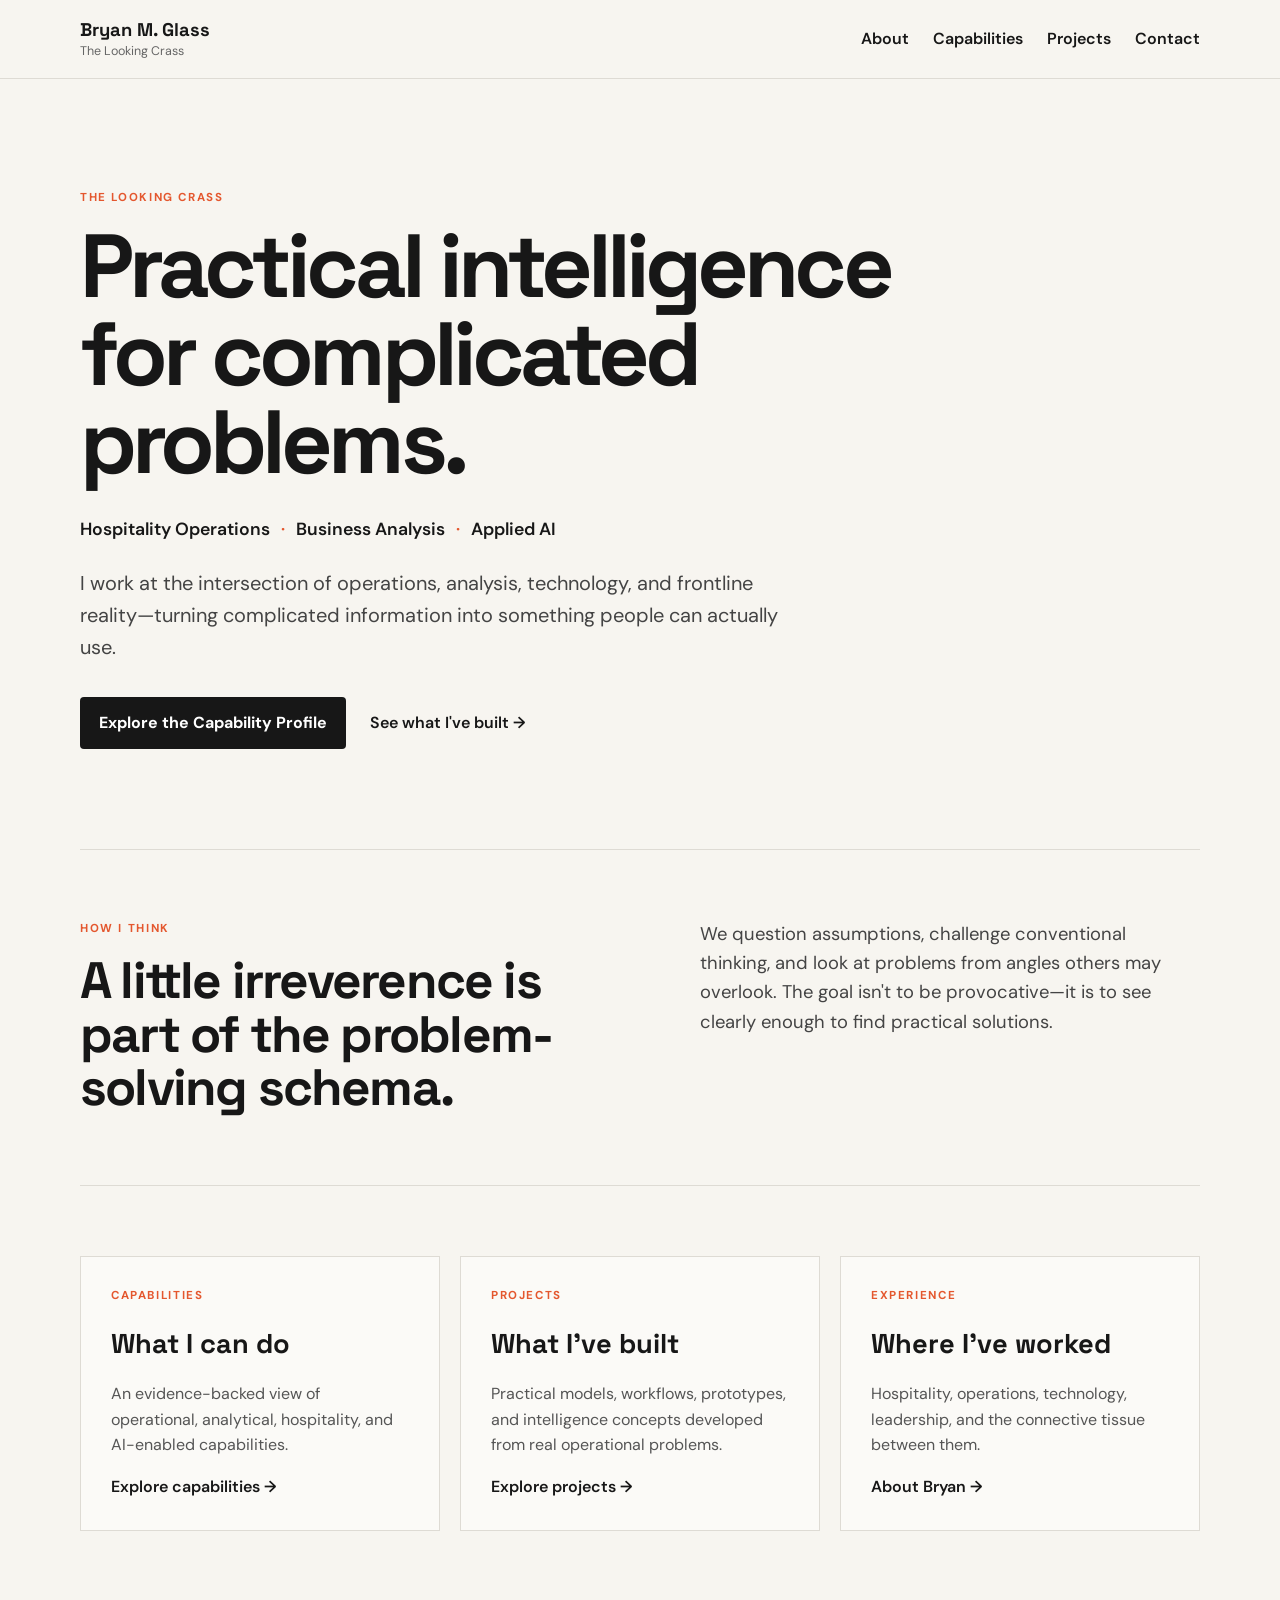
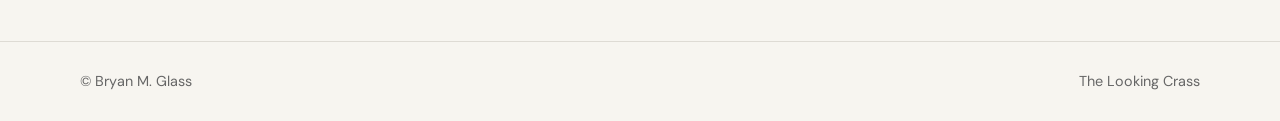
==== index.html @ 764ddf53 "Add files via upload" ====
<!doctype html>
<html lang="en">
<head>
  <meta charset="utf-8">
  <meta name="viewport" content="width=device-width, initial-scale=1">
  <title>Bryan M. Glass | The Looking Crass</title>
  <meta name="description" content="Practical intelligence for complicated problems. Hospitality Operations, Business Analysis, and Applied AI.">
  <link rel="stylesheet" href="assets/site.css">
</head>
<body>
  <header class="site-header">
    <div class="wrap nav">
      <a class="brand" href="index.html"><strong>Bryan M. Glass</strong><span>The Looking Crass</span></a>
      <nav>
        <a href="pages/about.html">About</a>
        <a href="pages/capabilities.html">Capabilities</a>
        <a href="pages/projects.html">Projects</a>
        <a href="pages/contact.html">Contact</a>
      </nav>
    </div>
  </header>

  <main>
    <section class="hero wrap">
      <p class="eyebrow">THE LOOKING CRASS</p>
      <h1>Practical intelligence for complicated problems.</h1>
      <p class="lede">Hospitality Operations <span>·</span> Business Analysis <span>·</span> Applied AI</p>
      <p class="intro">I work at the intersection of operations, analysis, technology, and frontline reality—turning complicated information into something people can actually use.</p>
      <div class="actions">
        <a class="button" href="pages/capabilities.html">Explore the Capability Profile</a>
        <a class="text-link" href="pages/projects.html">See what I've built →</a>
      </div>
    </section>

    <section class="schema wrap">
      <div>
        <p class="eyebrow">HOW I THINK</p>
        <h2>A little irreverence is part of the problem-solving schema.</h2>
      </div>
      <p>We question assumptions, challenge conventional thinking, and look at problems from angles others may overlook. The goal isn't to be provocative—it is to see clearly enough to find practical solutions.</p>
    </section>

    <section class="cards wrap">
      <article class="card"><p class="eyebrow">CAPABILITIES</p><h3>What I can do</h3><p>An evidence-backed view of operational, analytical, hospitality, and AI-enabled capabilities.</p><a href="pages/capabilities.html">Explore capabilities →</a></article>
      <article class="card"><p class="eyebrow">PROJECTS</p><h3>What I've built</h3><p>Practical models, workflows, prototypes, and intelligence concepts developed from real operational problems.</p><a href="pages/projects.html">Explore projects →</a></article>
      <article class="card"><p class="eyebrow">EXPERIENCE</p><h3>Where I've worked</h3><p>Hospitality, operations, technology, leadership, and the connective tissue between them.</p><a href="pages/about.html">About Bryan →</a></article>
    </section>
  </main>

  <footer class="site-footer"><div class="wrap"><span>© Bryan M. Glass</span><span>The Looking Crass</span></div></footer>
</body>
</html>
---- assets/site.css ----
@import url('https://fonts.googleapis.com/css2?family=DM+Sans:wght@400;500;600;700&family=Space+Grotesk:wght@500;600;700&display=swap');
:root{--ink:#171717;--muted:#666;--line:#dedbd4;--paper:#f7f5f0;--accent:#e4572e;--max:1120px}
*{box-sizing:border-box}html{scroll-behavior:smooth}body{margin:0;background:var(--paper);color:var(--ink);font-family:'DM Sans',Arial,sans-serif;line-height:1.6}.wrap{width:min(calc(100% - 40px),var(--max));margin:auto}.site-header{border-bottom:1px solid var(--line);background:rgba(247,245,240,.94);position:sticky;top:0;z-index:10}.nav{min-height:78px;display:flex;align-items:center;justify-content:space-between;gap:30px}.brand{text-decoration:none;color:var(--ink);display:flex;flex-direction:column;line-height:1.05}.brand strong{font-family:'Space Grotesk',sans-serif;font-size:1.15rem}.brand span{font-size:.78rem;color:var(--muted);margin-top:5px}.nav nav{display:flex;gap:24px}.nav nav a,.text-link,.card a{color:var(--ink);text-decoration:none;font-weight:600}.nav nav a:hover,.text-link:hover,.card a:hover{color:var(--accent)}.hero{padding:110px 0 100px}.eyebrow{font-size:.72rem;letter-spacing:.14em;font-weight:700;color:var(--accent);margin:0 0 16px}.hero h1{font-family:'Space Grotesk',sans-serif;font-size:clamp(3rem,7vw,6.5rem);line-height:.98;letter-spacing:-.055em;max-width:900px;margin:0 0 28px}.lede{font-size:1.1rem;font-weight:600;margin:0 0 24px}.lede span{color:var(--accent);padding:0 7px}.intro{font-size:1.25rem;max-width:720px;color:#444}.actions{display:flex;align-items:center;gap:24px;margin-top:34px;flex-wrap:wrap}.button{display:inline-block;background:var(--ink);color:white;text-decoration:none;padding:13px 19px;border-radius:4px;font-weight:700}.button:hover{background:var(--accent)}.schema{border-top:1px solid var(--line);border-bottom:1px solid var(--line);padding:70px 0;display:grid;grid-template-columns:1.1fr 1fr;gap:70px}.schema h2{font-family:'Space Grotesk',sans-serif;font-size:clamp(2rem,4vw,3.6rem);line-height:1.05;letter-spacing:-.035em;margin:0}.schema>p{font-size:1.15rem;color:#444;margin:0}.cards{display:grid;grid-template-columns:repeat(3,1fr);gap:20px;padding:70px 0 110px}.card{border:1px solid var(--line);padding:30px;min-height:260px;background:#fbfaf7}.card h3{font-family:'Space Grotesk',sans-serif;font-size:1.7rem;margin:0 0 12px}.card p:not(.eyebrow){color:#555}.site-footer{border-top:1px solid var(--line);padding:28px 0;color:var(--muted);font-size:.9rem}.site-footer .wrap{display:flex;justify-content:space-between}@media(max-width:760px){.nav{align-items:flex-start;padding:18px 0;flex-direction:column}.nav nav{gap:15px;flex-wrap:wrap}.hero{padding:75px 0}.schema,.cards{grid-template-columns:1fr;gap:30px}.cards{padding-bottom:70px}.hero h1{font-size:clamp(2.8rem,14vw,5rem)}}
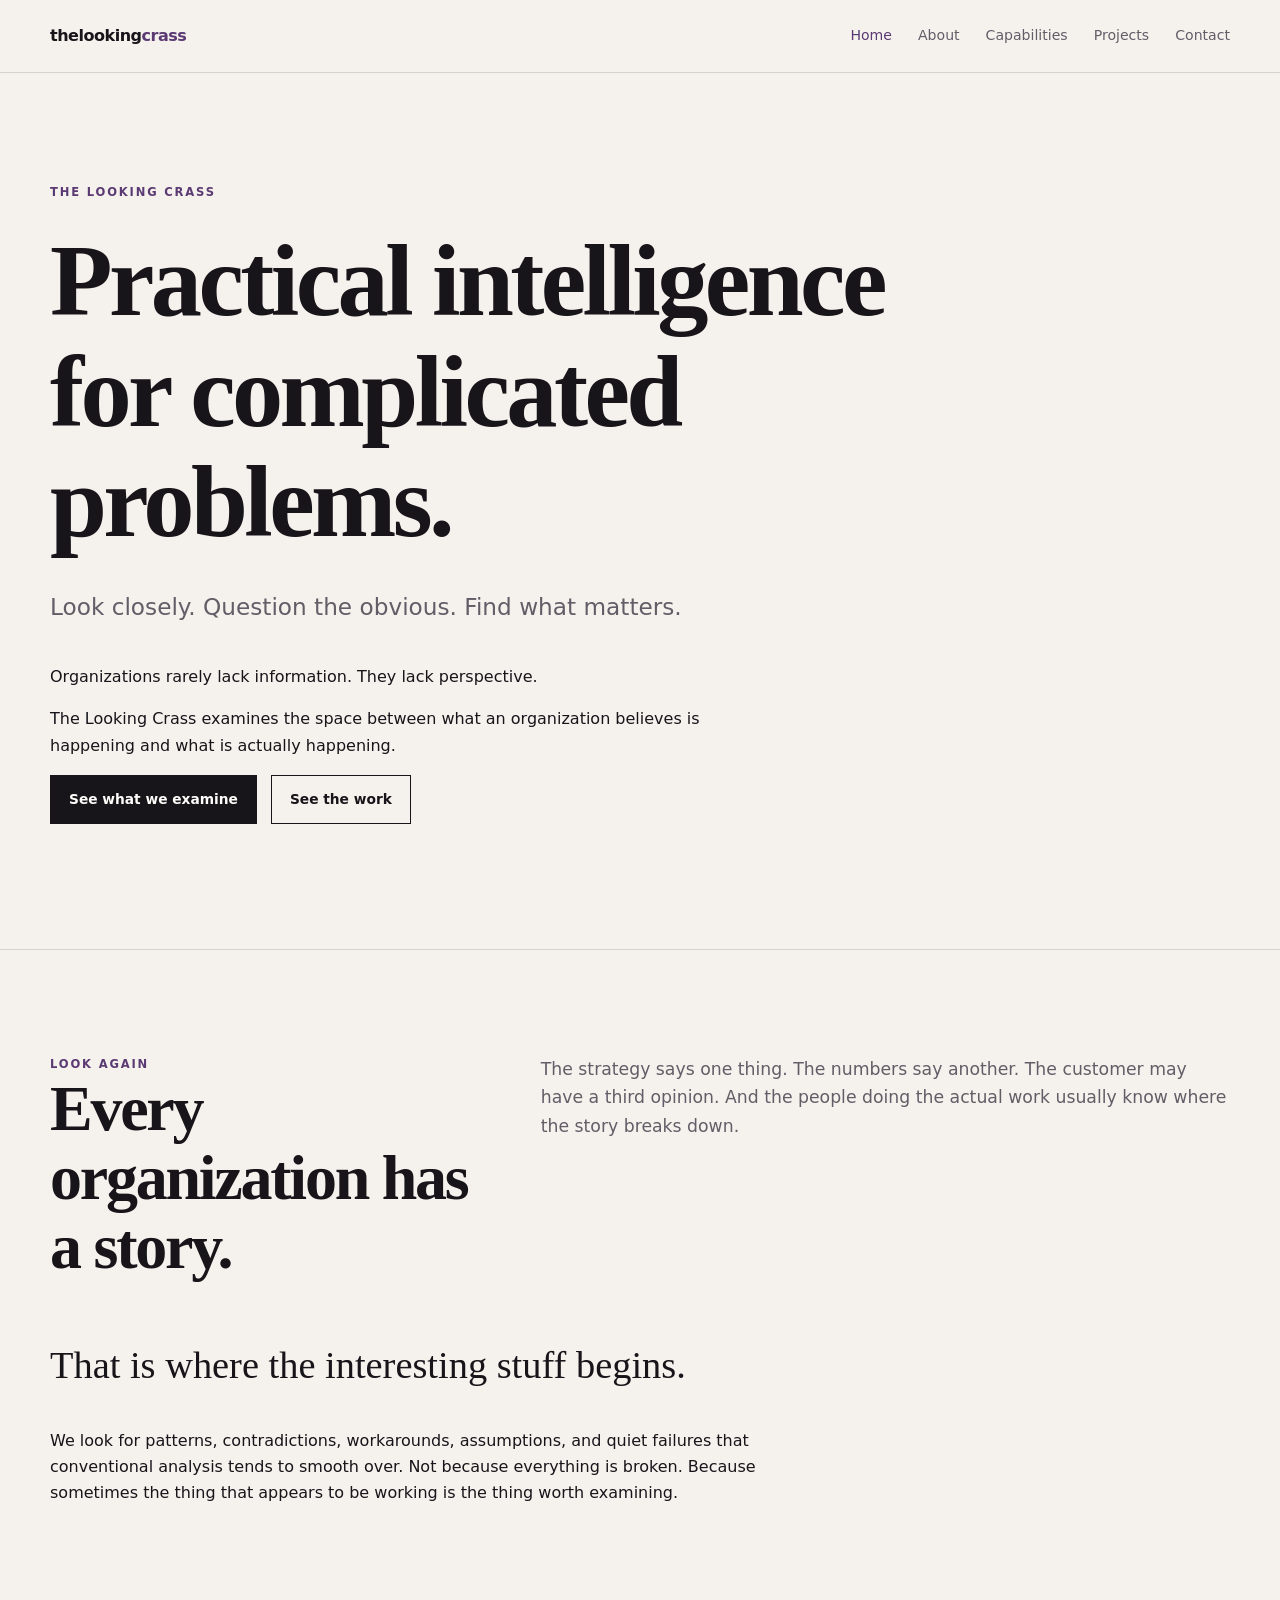
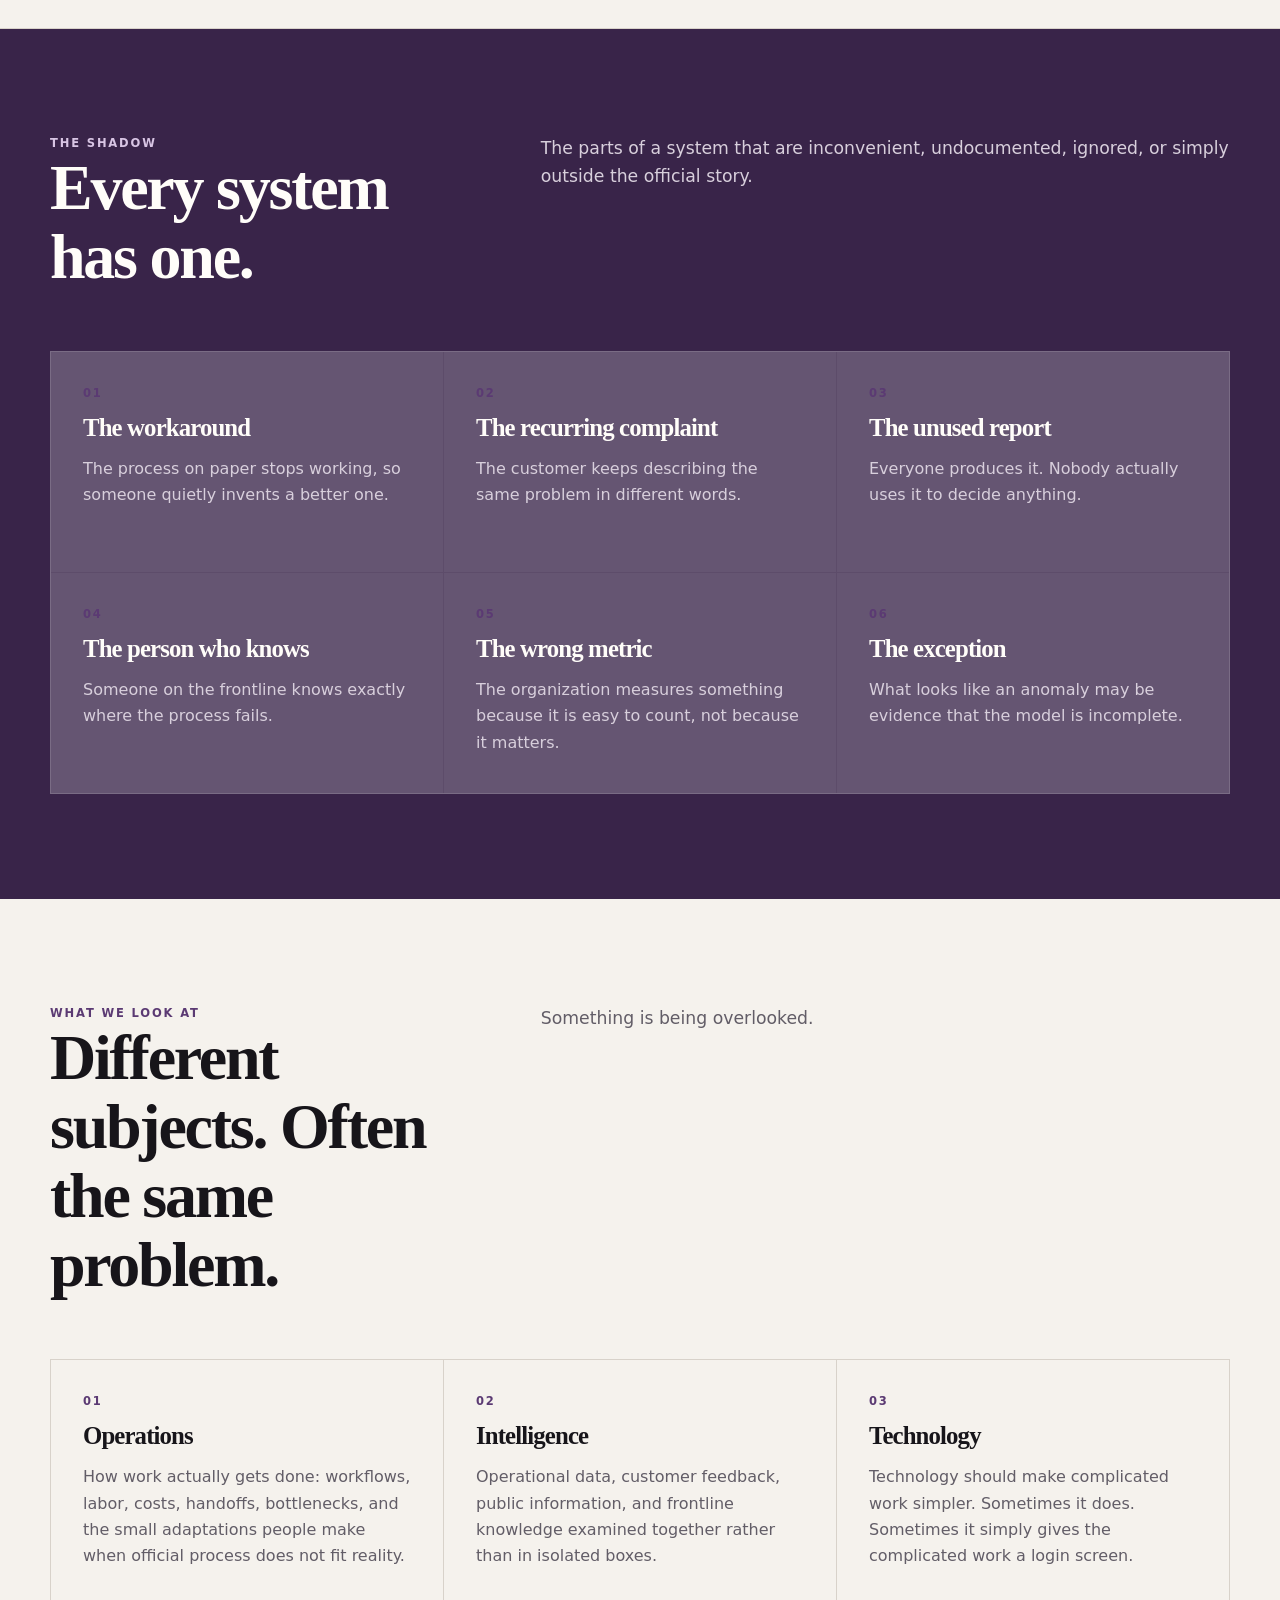
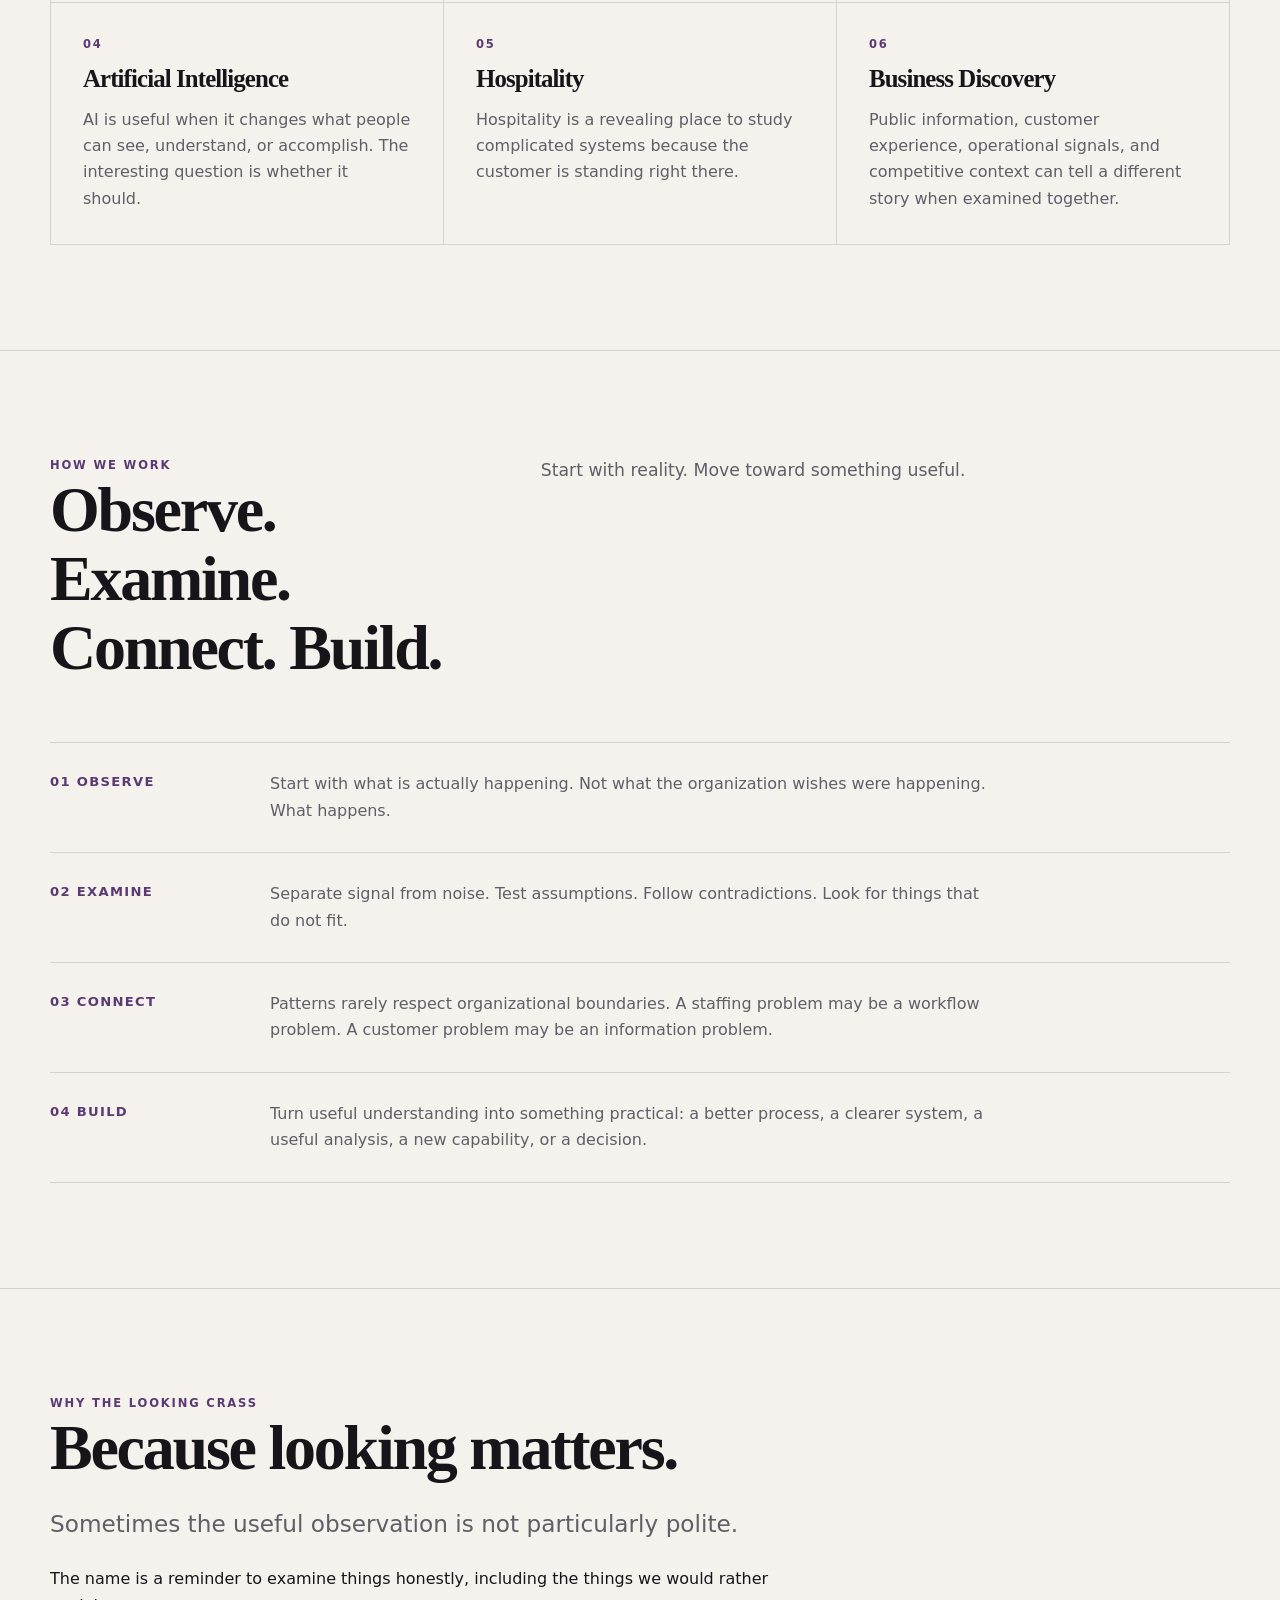
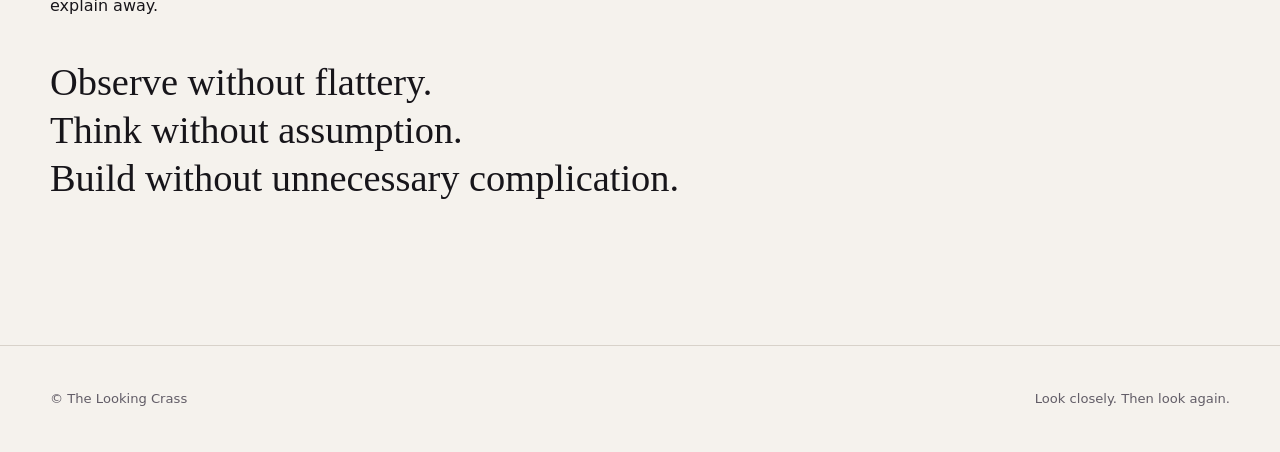
==== commit e08625e4: "Rebuild TLC website narrative and visual system" ====
--- a/index.html
+++ b/index.html
@@ -1,52 +1,48 @@
 <!doctype html>
-<html lang="en">
-<head>
-  <meta charset="utf-8">
-  <meta name="viewport" content="width=device-width, initial-scale=1">
-  <title>Bryan M. Glass | The Looking Crass</title>
-  <meta name="description" content="Practical intelligence for complicated problems. Hospitality Operations, Business Analysis, and Applied AI.">
-  <link rel="stylesheet" href="assets/site.css">
-</head>
-<body>
-  <header class="site-header">
-    <div class="wrap nav">
-      <a class="brand" href="index.html"><strong>Bryan M. Glass</strong><span>The Looking Crass</span></a>
-      <nav>
-        <a href="pages/about.html">About</a>
-        <a href="pages/capabilities.html">Capabilities</a>
-        <a href="pages/projects.html">Projects</a>
-        <a href="pages/contact.html">Contact</a>
-      </nav>
-    </div>
-  </header>
-
-  <main>
-    <section class="hero wrap">
-      <p class="eyebrow">THE LOOKING CRASS</p>
-      <h1>Practical intelligence for complicated problems.</h1>
-      <p class="lede">Hospitality Operations <span>·</span> Business Analysis <span>·</span> Applied AI</p>
-      <p class="intro">I work at the intersection of operations, analysis, technology, and frontline reality—turning complicated information into something people can actually use.</p>
-      <div class="actions">
-        <a class="button" href="pages/capabilities.html">Explore the Capability Profile</a>
-        <a class="text-link" href="pages/projects.html">See what I've built →</a>
-      </div>
-    </section>
-
-    <section class="schema wrap">
-      <div>
-        <p class="eyebrow">HOW I THINK</p>
-        <h2>A little irreverence is part of the problem-solving schema.</h2>
-      </div>
-      <p>We question assumptions, challenge conventional thinking, and look at problems from angles others may overlook. The goal isn't to be provocative—it is to see clearly enough to find practical solutions.</p>
-    </section>
-
-    <section class="cards wrap">
-      <article class="card"><p class="eyebrow">CAPABILITIES</p><h3>What I can do</h3><p>An evidence-backed view of operational, analytical, hospitality, and AI-enabled capabilities.</p><a href="pages/capabilities.html">Explore capabilities →</a></article>
-      <article class="card"><p class="eyebrow">PROJECTS</p><h3>What I've built</h3><p>Practical models, workflows, prototypes, and intelligence concepts developed from real operational problems.</p><a href="pages/projects.html">Explore projects →</a></article>
-      <article class="card"><p class="eyebrow">EXPERIENCE</p><h3>Where I've worked</h3><p>Hospitality, operations, technology, leadership, and the connective tissue between them.</p><a href="pages/about.html">About Bryan →</a></article>
-    </section>
-  </main>
-
-  <footer class="site-footer"><div class="wrap"><span>© Bryan M. Glass</span><span>The Looking Crass</span></div></footer>
-</body>
-</html>
+<html lang="en"><head><meta charset="utf-8"><meta name="viewport" content="width=device-width,initial-scale=1">
+<title>The Looking Crass | Practical intelligence for complicated problems</title>
+<meta name="description" content="The Looking Crass examines complicated operational, business, hospitality, technology, and AI problems with practical intelligence.">
+<link rel="stylesheet" href="assets/site.css"></head><body>
+<nav><div class="container nav-inner"><a class="brand" href="index.html">thelooking<span>crass</span></a><div class="nav-links">
+<a class="active" href="index.html">Home</a><a href="pages/about.html">About</a><a href="pages/capabilities.html">Capabilities</a><a href="pages/projects.html">Projects</a><a href="pages/contact.html">Contact</a>
+</div></div></nav>
+<header class="hero"><div class="container"><div class="eyebrow">The Looking Crass</div>
+<h1>Practical intelligence for complicated problems.</h1>
+<p class="lead">Look closely. Question the obvious. Find what matters.</p>
+<p>Organizations rarely lack information. They lack perspective.</p>
+<p>The Looking Crass examines the space between what an organization believes is happening and what is actually happening.</p>
+<div class="actions"><a class="button primary" href="pages/capabilities.html">See what we examine</a><a class="button" href="pages/projects.html">See the work</a></div>
+</div></header>
+<section class="section"><div class="container"><div class="section-head"><div><div class="eyebrow">Look Again</div><h2>Every organization has a story.</h2></div>
+<p>The strategy says one thing. The numbers say another. The customer may have a third opinion. And the people doing the actual work usually know where the story breaks down.</p></div>
+<p class="quote">That is where the interesting stuff begins.</p>
+<p>We look for patterns, contradictions, workarounds, assumptions, and quiet failures that conventional analysis tends to smooth over. Not because everything is broken. Because sometimes the thing that appears to be working is the thing worth examining.</p></div></section>
+<section class="section dark"><div class="container"><div class="section-head"><div><div class="eyebrow">The Shadow</div><h2>Every system has one.</h2></div>
+<p class="muted">The parts of a system that are inconvenient, undocumented, ignored, or simply outside the official story.</p></div>
+<div class="grid">
+<div class="card"><div class="number">01</div><h3>The workaround</h3><p>The process on paper stops working, so someone quietly invents a better one.</p></div>
+<div class="card"><div class="number">02</div><h3>The recurring complaint</h3><p>The customer keeps describing the same problem in different words.</p></div>
+<div class="card"><div class="number">03</div><h3>The unused report</h3><p>Everyone produces it. Nobody actually uses it to decide anything.</p></div>
+<div class="card"><div class="number">04</div><h3>The person who knows</h3><p>Someone on the frontline knows exactly where the process fails.</p></div>
+<div class="card"><div class="number">05</div><h3>The wrong metric</h3><p>The organization measures something because it is easy to count, not because it matters.</p></div>
+<div class="card"><div class="number">06</div><h3>The exception</h3><p>What looks like an anomaly may be evidence that the model is incomplete.</p></div>
+</div></div></section>
+<section class="section"><div class="container"><div class="section-head"><div><div class="eyebrow">What We Look At</div><h2>Different subjects. Often the same problem.</h2></div><p>Something is being overlooked.</p></div>
+<div class="grid">
+<div class="card"><div class="number">01</div><h3>Operations</h3><p>How work actually gets done: workflows, labor, costs, handoffs, bottlenecks, and the small adaptations people make when official process does not fit reality.</p></div>
+<div class="card"><div class="number">02</div><h3>Intelligence</h3><p>Operational data, customer feedback, public information, and frontline knowledge examined together rather than in isolated boxes.</p></div>
+<div class="card"><div class="number">03</div><h3>Technology</h3><p>Technology should make complicated work simpler. Sometimes it does. Sometimes it simply gives the complicated work a login screen.</p></div>
+<div class="card"><div class="number">04</div><h3>Artificial Intelligence</h3><p>AI is useful when it changes what people can see, understand, or accomplish. The interesting question is whether it should.</p></div>
+<div class="card"><div class="number">05</div><h3>Hospitality</h3><p>Hospitality is a revealing place to study complicated systems because the customer is standing right there.</p></div>
+<div class="card"><div class="number">06</div><h3>Business Discovery</h3><p>Public information, customer experience, operational signals, and competitive context can tell a different story when examined together.</p></div>
+</div></div></section>
+<section class="section"><div class="container"><div class="section-head"><div><div class="eyebrow">How We Work</div><h2>Observe. Examine. Connect. Build.</h2></div><p>Start with reality. Move toward something useful.</p></div>
+<div class="list">
+<div class="list-item"><strong>01 Observe</strong><p>Start with what is actually happening. Not what the organization wishes were happening. What happens.</p></div>
+<div class="list-item"><strong>02 Examine</strong><p>Separate signal from noise. Test assumptions. Follow contradictions. Look for things that do not fit.</p></div>
+<div class="list-item"><strong>03 Connect</strong><p>Patterns rarely respect organizational boundaries. A staffing problem may be a workflow problem. A customer problem may be an information problem.</p></div>
+<div class="list-item"><strong>04 Build</strong><p>Turn useful understanding into something practical: a better process, a clearer system, a useful analysis, a new capability, or a decision.</p></div>
+</div></div></section>
+<section class="section"><div class="container"><div class="eyebrow">Why The Looking Crass</div><h2>Because looking matters.</h2><p class="lead">Sometimes the useful observation is not particularly polite.</p><p>The name is a reminder to examine things honestly, including the things we would rather explain away.</p><p class="quote">Observe without flattery.<br>Think without assumption.<br>Build without unnecessary complication.</p></div></section>
+<footer class="footer"><div class="container footer-inner"><span>© The Looking Crass</span><span>Look closely. Then look again.</span></div></footer>
+</body></html>
--- a/assets/site.css
+++ b/assets/site.css
@@ -1,3 +1,88 @@
-@import url('https://fonts.googleapis.com/css2?family=DM+Sans:wght@400;500;600;700&family=Space+Grotesk:wght@500;600;700&display=swap');
-:root{--ink:#171717;--muted:#666;--line:#dedbd4;--paper:#f7f5f0;--accent:#e4572e;--max:1120px}
-*{box-sizing:border-box}html{scroll-behavior:smooth}body{margin:0;background:var(--paper);color:var(--ink);font-family:'DM Sans',Arial,sans-serif;line-height:1.6}.wrap{width:min(calc(100% - 40px),var(--max));margin:auto}.site-header{border-bottom:1px solid var(--line);background:rgba(247,245,240,.94);position:sticky;top:0;z-index:10}.nav{min-height:78px;display:flex;align-items:center;justify-content:space-between;gap:30px}.brand{text-decoration:none;color:var(--ink);display:flex;flex-direction:column;line-height:1.05}.brand strong{font-family:'Space Grotesk',sans-serif;font-size:1.15rem}.brand span{font-size:.78rem;color:var(--muted);margin-top:5px}.nav nav{display:flex;gap:24px}.nav nav a,.text-link,.card a{color:var(--ink);text-decoration:none;font-weight:600}.nav nav a:hover,.text-link:hover,.card a:hover{color:var(--accent)}.hero{padding:110px 0 100px}.eyebrow{font-size:.72rem;letter-spacing:.14em;font-weight:700;color:var(--accent);margin:0 0 16px}.hero h1{font-family:'Space Grotesk',sans-serif;font-size:clamp(3rem,7vw,6.5rem);line-height:.98;letter-spacing:-.055em;max-width:900px;margin:0 0 28px}.lede{font-size:1.1rem;font-weight:600;margin:0 0 24px}.lede span{color:var(--accent);padding:0 7px}.intro{font-size:1.25rem;max-width:720px;color:#444}.actions{display:flex;align-items:center;gap:24px;margin-top:34px;flex-wrap:wrap}.button{display:inline-block;background:var(--ink);color:white;text-decoration:none;padding:13px 19px;border-radius:4px;font-weight:700}.button:hover{background:var(--accent)}.schema{border-top:1px solid var(--line);border-bottom:1px solid var(--line);padding:70px 0;display:grid;grid-template-columns:1.1fr 1fr;gap:70px}.schema h2{font-family:'Space Grotesk',sans-serif;font-size:clamp(2rem,4vw,3.6rem);line-height:1.05;letter-spacing:-.035em;margin:0}.schema>p{font-size:1.15rem;color:#444;margin:0}.cards{display:grid;grid-template-columns:repeat(3,1fr);gap:20px;padding:70px 0 110px}.card{border:1px solid var(--line);padding:30px;min-height:260px;background:#fbfaf7}.card h3{font-family:'Space Grotesk',sans-serif;font-size:1.7rem;margin:0 0 12px}.card p:not(.eyebrow){color:#555}.site-footer{border-top:1px solid var(--line);padding:28px 0;color:var(--muted);font-size:.9rem}.site-footer .wrap{display:flex;justify-content:space-between}@media(max-width:760px){.nav{align-items:flex-start;padding:18px 0;flex-direction:column}.nav nav{gap:15px;flex-wrap:wrap}.hero{padding:75px 0}.schema,.cards{grid-template-columns:1fr;gap:30px}.cards{padding-bottom:70px}.hero h1{font-size:clamp(2.8rem,14vw,5rem)}}
+
+:root{
+  --paper:#f5f2ed;
+  --paper2:#fffdf9;
+  --ink:#17151a;
+  --muted:#625d67;
+  --line:#d8d2ca;
+  --purple:#5b3a73;
+  --purple-dark:#392449;
+  --purple-soft:#e9e1ee;
+  --white:#fffdf9;
+  --max:1180px;
+}
+*{box-sizing:border-box}
+html{scroll-behavior:smooth}
+body{margin:0;background:var(--paper);color:var(--ink);font-family:Inter,ui-sans-serif,system-ui,-apple-system,BlinkMacSystemFont,"Segoe UI",sans-serif;line-height:1.65}
+a{color:inherit;text-decoration:none}
+.container{width:min(calc(100% - 48px),var(--max));margin:auto}
+nav{position:sticky;top:0;z-index:20;background:rgba(245,242,237,.94);backdrop-filter:blur(10px);border-bottom:1px solid var(--line)}
+.nav-inner{min-height:72px;display:flex;align-items:center;justify-content:space-between;gap:24px}
+.brand{font-weight:800;letter-spacing:-.03em}
+.brand span{color:var(--purple)}
+.nav-links{display:flex;gap:26px;font-size:.88rem;color:var(--muted)}
+.nav-links a:hover,.nav-links a.active{color:var(--purple)}
+.eyebrow{font-size:.72rem;letter-spacing:.16em;text-transform:uppercase;color:var(--purple);font-weight:800}
+h1,h2,h3{font-family:Georgia,"Times New Roman",serif;line-height:1.08;letter-spacing:-.035em;margin:0}
+h1{font-size:clamp(3.3rem,8vw,7rem);max-width:950px}
+h2{font-size:clamp(2.2rem,5vw,4.2rem)}
+h3{font-size:1.55rem}
+p{max-width:720px}
+.lead{font-size:clamp(1.15rem,2vw,1.45rem);color:var(--muted);max-width:700px}
+.hero{padding:110px 0 125px;border-bottom:1px solid var(--line)}
+.hero .eyebrow{margin-bottom:24px}
+.hero h1{margin-bottom:30px}
+.hero .lead{margin-bottom:38px}
+.actions{display:flex;gap:14px;flex-wrap:wrap}
+.button{display:inline-block;padding:12px 18px;border:1px solid var(--ink);font-size:.86rem;font-weight:700}
+.button.primary{background:var(--ink);color:var(--white)}
+.button:hover{border-color:var(--purple);color:var(--purple)}
+.button.primary:hover{background:var(--purple);color:var(--white)}
+.section{padding:105px 0;border-bottom:1px solid var(--line)}
+.section.dark{background:var(--purple-dark);color:var(--white);border-bottom:0}
+.section.dark .eyebrow{color:#d8c5e4}
+.section.dark .muted{color:#d8cfdc}
+.section-head{display:grid;grid-template-columns:1fr 1.6fr;gap:60px;margin-bottom:60px}
+.section-head p{margin:0;color:var(--muted);font-size:1.08rem}
+.grid{display:grid;grid-template-columns:repeat(3,1fr);gap:1px;background:var(--line);border:1px solid var(--line)}
+.card{background:var(--paper);padding:32px;min-height:220px}
+.card h3{margin:12px 0 14px}
+.card p{color:var(--muted);margin:0}
+.number{font-size:.72rem;letter-spacing:.14em;color:var(--purple);font-weight:800}
+.dark .grid{background:rgba(255,255,255,.18);border-color:rgba(255,255,255,.18)}
+.dark .card{background:rgba(255,255,255,.05)}
+.dark .card p{color:#d8cfdc}
+.list{display:grid;gap:0;border-top:1px solid var(--line)}
+.list-item{display:grid;grid-template-columns:180px 1fr;gap:40px;padding:28px 0;border-bottom:1px solid var(--line)}
+.list-item strong{font-size:.82rem;text-transform:uppercase;letter-spacing:.1em;color:var(--purple)}
+.list-item p{margin:0;color:var(--muted)}
+.quote{font-family:Georgia,serif;font-size:clamp(1.7rem,3vw,2.8rem);line-height:1.25;max-width:900px}
+.footer{padding:42px 0}
+.footer-inner{display:flex;justify-content:space-between;gap:20px;color:var(--muted);font-size:.82rem}
+.page-hero{padding:95px 0 80px;border-bottom:1px solid var(--line)}
+.page-hero h1{font-size:clamp(3rem,7vw,6.2rem);max-width:1000px;margin:20px 0 28px}
+.project{padding:55px 0;border-bottom:1px solid var(--line)}
+.project-top{display:flex;justify-content:space-between;gap:30px;align-items:flex-start;margin-bottom:28px}
+.project h2{font-size:clamp(2rem,4vw,3.2rem)}
+.project-tag{font-size:.7rem;letter-spacing:.12em;text-transform:uppercase;color:var(--purple);font-weight:800}
+.project-grid{display:grid;grid-template-columns:1fr 1fr;gap:50px}
+.project-grid p{color:var(--muted);margin-top:0}
+.meta{font-size:.8rem;color:var(--muted)}
+.contact-box{background:var(--purple-dark);color:var(--white);padding:55px}
+.contact-box h2{margin-bottom:22px}
+.contact-box p{color:#d8cfdc}
+.contact-link{font-size:clamp(1.3rem,3vw,2rem);font-family:Georgia,serif;color:white;border-bottom:1px solid #d8c5e4;padding-bottom:4px}
+@media(max-width:800px){
+  .container{width:min(calc(100% - 30px),var(--max))}
+  .nav-inner{min-height:64px}
+  .nav-links{gap:12px;font-size:.75rem}
+  .hero{padding:75px 0 85px}
+  .section{padding:75px 0}
+  .section-head{grid-template-columns:1fr;gap:24px}
+  .grid{grid-template-columns:1fr}
+  .list-item{grid-template-columns:1fr;gap:10px}
+  .project-grid{grid-template-columns:1fr;gap:20px}
+  .project-top{display:block}
+  .project-tag{margin-top:12px}
+  .footer-inner{display:block}
+}
